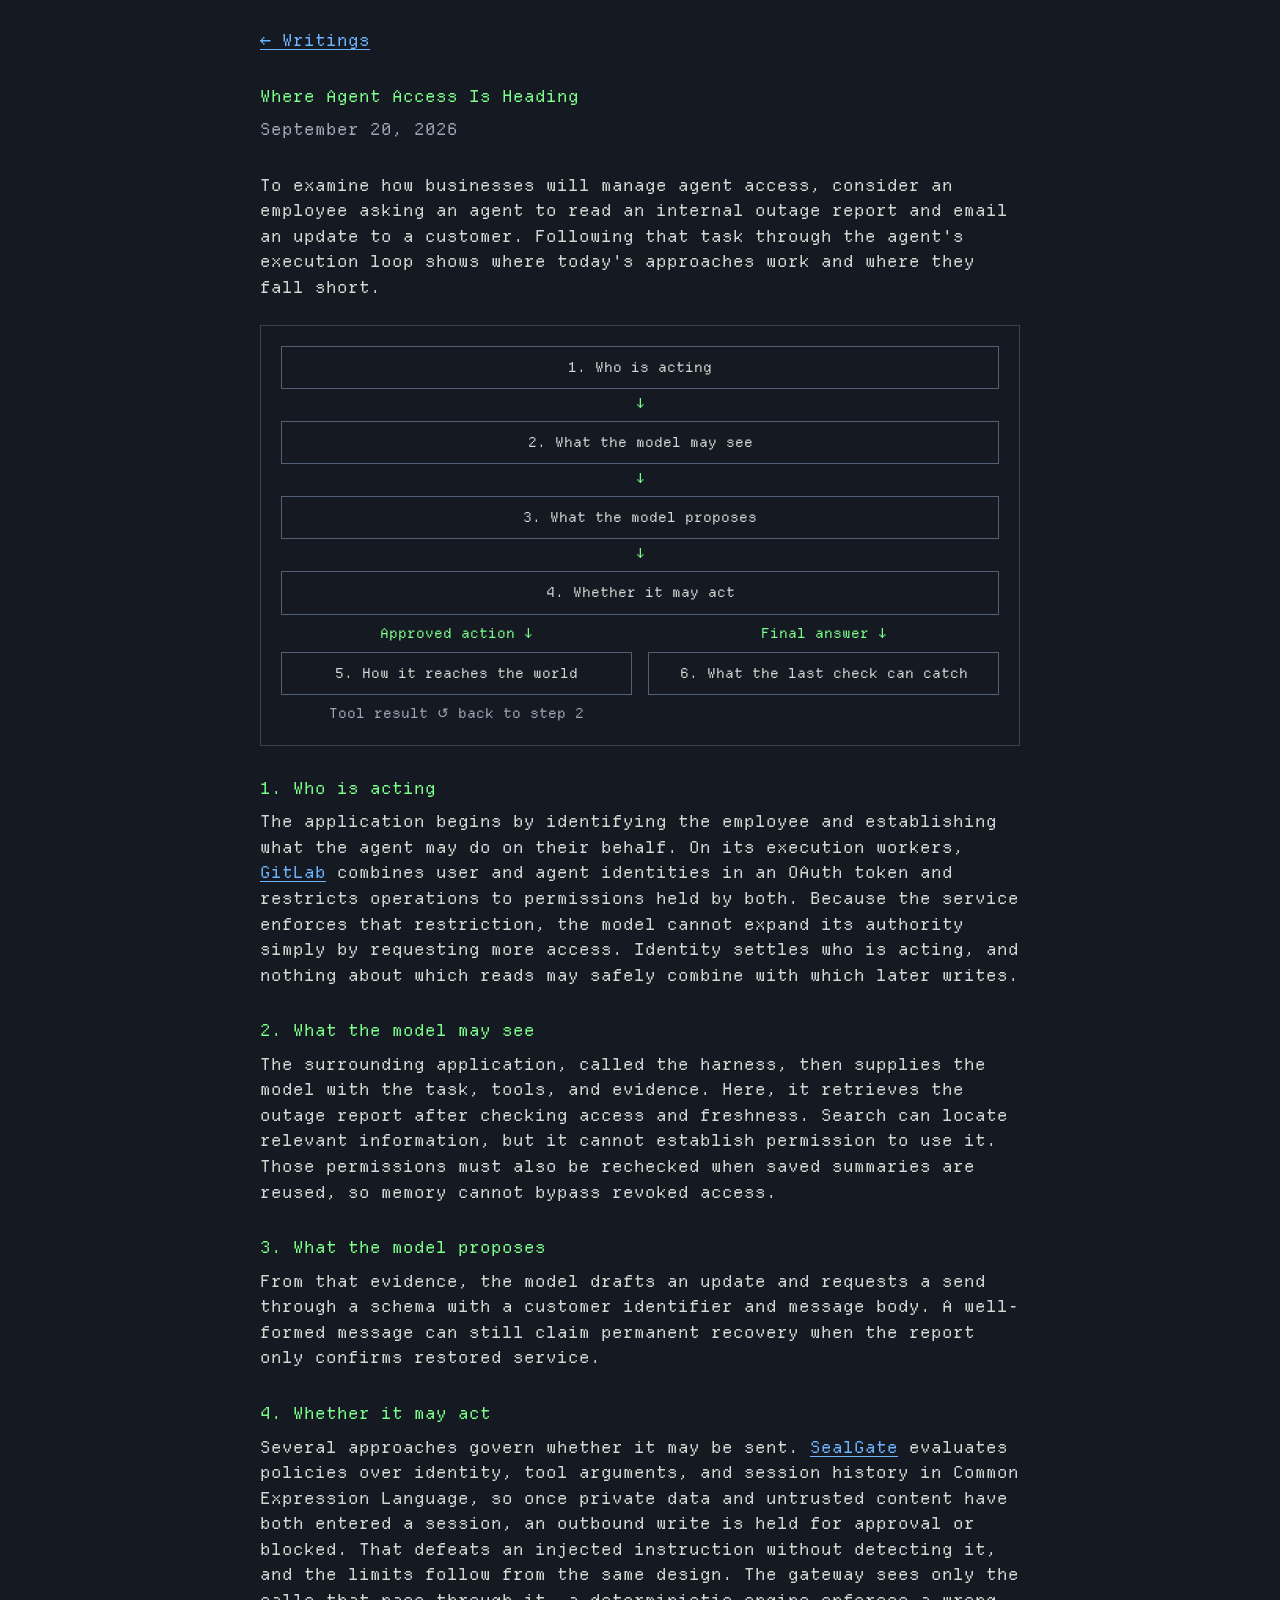
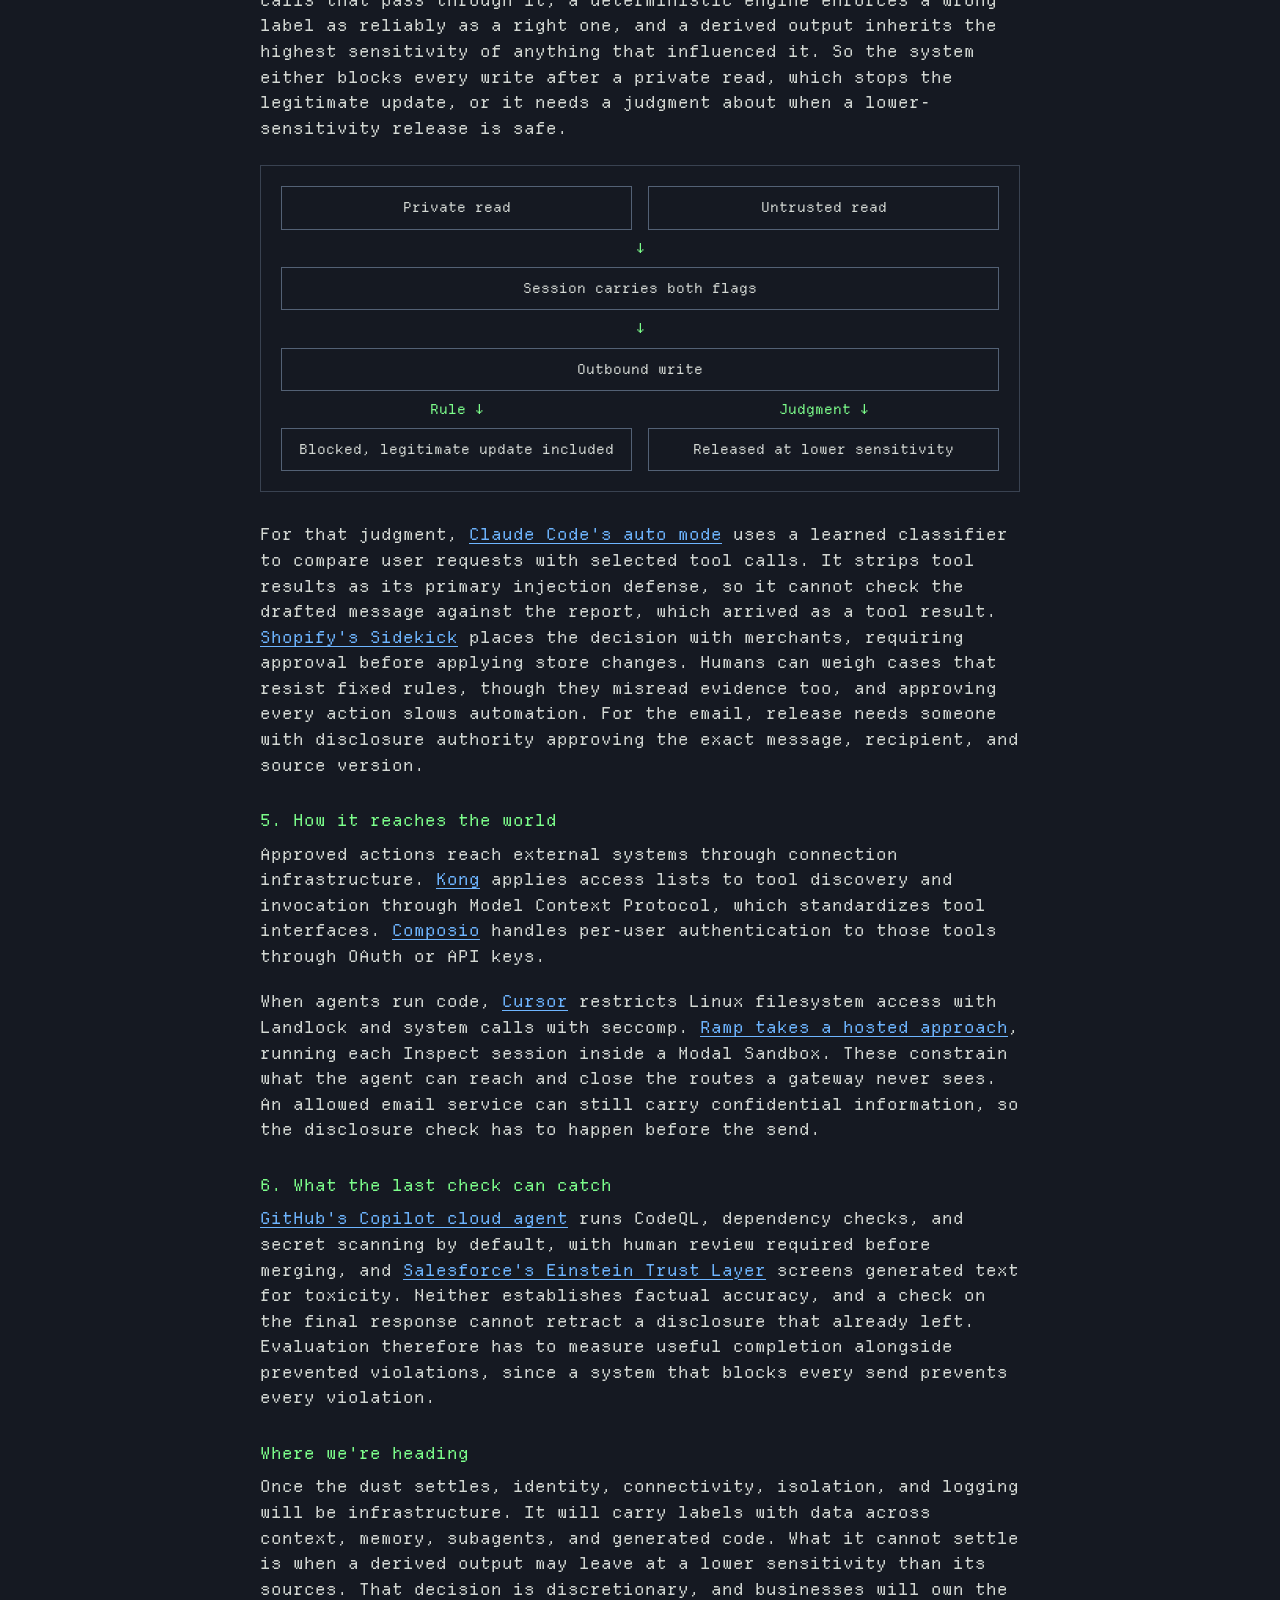
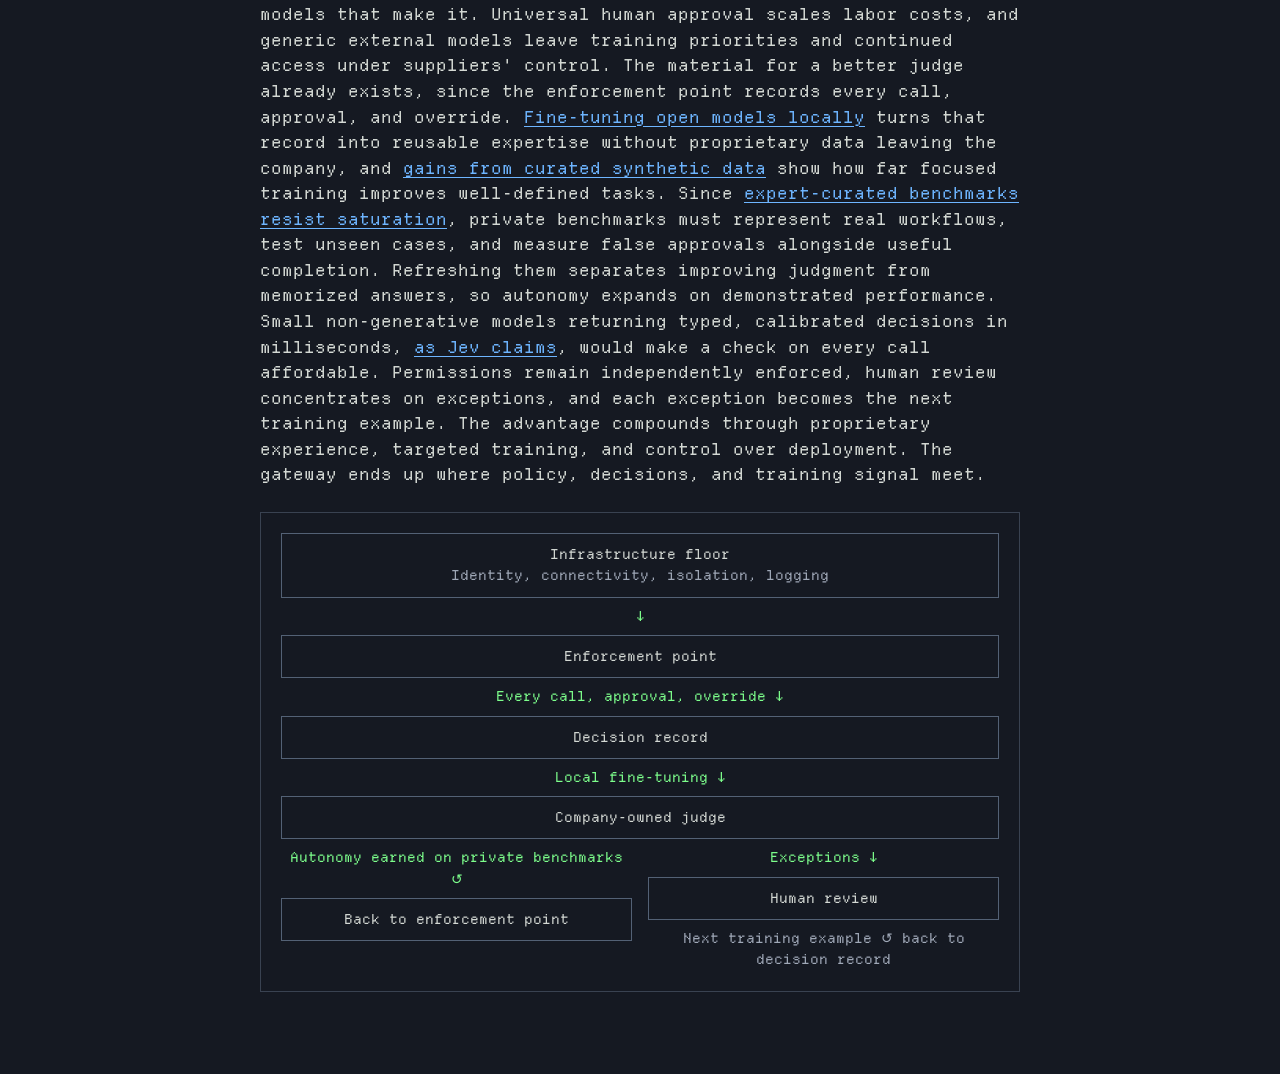
==== writings/where-agent-access-is-heading/index.html @ 4d9fea89 "updates" ====
<!doctype html>
<html lang="en">
  <head>
    <meta charset="UTF-8" />
    <meta name="viewport" content="width=device-width, initial-scale=1.0" />
    <meta name="description" content="Where Agent Access Is Heading — Habib Debaya on identity, permissions, and the judgments that govern what agents may do." />
    <meta name="author" content="Habib Debaya" />
    <title>Where Agent Access Is Heading — Habib Debaya</title>
    <link rel="icon" href="../../favicon.svg" type="image/svg+xml" />
    <link rel="stylesheet" href="../../styles.css?v=3" />
  </head>
  <body>
    <main>
      <nav class="writing-nav" aria-label="Back to homepage">
        <a href="../../#writings">← Writings</a>
      </nav>
      <article>
        <header class="writing-header">
          <h1>Where Agent Access Is Heading</h1>
          <p class="writing-date"><time datetime="2026-09-20">September 20, 2026</time></p>
        </header>
        <div class="writing-body">
          <p>To examine how businesses will manage agent access, consider an employee asking an agent to read an internal outage report and email an update to a customer. Following that task through the agent&#x27;s execution loop shows where today&#x27;s approaches work and where they fall short.</p>
          <figure class="writing-diagram" aria-label="The agent execution loop">
            <ol class="flow-steps">
              <li>Who is acting</li>
              <li>What the model may see</li>
              <li>What the model proposes</li>
              <li>Whether it may act</li>
            </ol>
            <div class="flow-branches">
              <div>
                <p class="flow-label">Approved action ↓</p>
                <div class="flow-node">5. How it reaches the world</div>
                <p class="flow-note">Tool result ↺ back to step 2</p>
              </div>
              <div>
                <p class="flow-label">Final answer ↓</p>
                <div class="flow-node">6. What the last check can catch</div>
              </div>
            </div>
          </figure>
          <section>
            <h2>1. Who is acting</h2>
            <p>The application begins by identifying the employee and establishing what the agent may do on their behalf. On its execution workers, <a href="https://docs.gitlab.com/user/duo_agent_platform/composite_identity/">GitLab</a> combines user and agent identities in an OAuth token and restricts operations to permissions held by both. Because the service enforces that restriction, the model cannot expand its authority simply by requesting more access. Identity settles who is acting, and nothing about which reads may safely combine with which later writes.</p>
          </section>
          <section>
            <h2>2. What the model may see</h2>
            <p>The surrounding application, called the harness, then supplies the model with the task, tools, and evidence. Here, it retrieves the outage report after checking access and freshness. Search can locate relevant information, but it cannot establish permission to use it. Those permissions must also be rechecked when saved summaries are reused, so memory cannot bypass revoked access.</p>
          </section>
          <section>
            <h2>3. What the model proposes</h2>
            <p>From that evidence, the model drafts an update and requests a send through a schema with a customer identifier and message body. A well-formed message can still claim permanent recovery when the report only confirms restored service.</p>
          </section>
          <section>
            <h2>4. Whether it may act</h2>
            <p>Several approaches govern whether it may be sent. <a href="https://sealgate.ai/docs/admin-guide/policy-rules">SealGate</a> evaluates policies over identity, tool arguments, and session history in Common Expression Language, so once private data and untrusted content have both entered a session, an outbound write is held for approval or blocked. That defeats an injected instruction without detecting it, and the limits follow from the same design. The gateway sees only the calls that pass through it, a deterministic engine enforces a wrong label as reliably as a right one, and a derived output inherits the highest sensitivity of anything that influenced it. So the system either blocks every write after a private read, which stops the legitimate update, or it needs a judgment about when a lower-sensitivity release is safe.</p>
            <figure class="writing-diagram" aria-label="A policy decision after private and untrusted reads">
              <div class="flow-inputs">
                <div class="flow-node">Private read</div>
                <div class="flow-node">Untrusted read</div>
              </div>
              <p class="flow-label">↓</p>
              <div class="flow-node">Session carries both flags</div>
              <p class="flow-label">↓</p>
              <div class="flow-node">Outbound write</div>
              <div class="flow-branches">
                <div>
                  <p class="flow-label">Rule ↓</p>
                  <div class="flow-node">Blocked, legitimate update included</div>
                </div>
                <div>
                  <p class="flow-label">Judgment ↓</p>
                  <div class="flow-node">Released at lower sensitivity</div>
                </div>
              </div>
            </figure>
            <p>For that judgment, <a href="https://www.anthropic.com/engineering/claude-code-auto-mode">Claude Code&#x27;s auto mode</a> uses a learned classifier to compare user requests with selected tool calls. It strips tool results as its primary injection defense, so it cannot check the drafted message against the report, which arrived as a tool result. <a href="https://help.shopify.com/en/manual/ai-powered-tools/sidekick/set-up">Shopify&#x27;s Sidekick</a> places the decision with merchants, requiring approval before applying store changes. Humans can weigh cases that resist fixed rules, though they misread evidence too, and approving every action slows automation. For the email, release needs someone with disclosure authority approving the exact message, recipient, and source version.</p>
          </section>
          <section>
            <h2>5. How it reaches the world</h2>
            <p>Approved actions reach external systems through connection infrastructure. <a href="https://developer.konghq.com/plugins/ai-mcp-proxy/">Kong</a> applies access lists to tool discovery and invocation through Model Context Protocol, which standardizes tool interfaces. <a href="https://docs.composio.dev/docs/tools-direct/authenticating-tools">Composio</a> handles per-user authentication to those tools through OAuth or API keys.</p>
            <p>When agents run code, <a href="https://cursor.com/blog/agent-sandboxing">Cursor</a> restricts Linux filesystem access with Landlock and system calls with seccomp. <a href="https://modal.com/blog/how-ramp-built-a-full-context-background-coding-agent-on-modal">Ramp takes a hosted approach</a>, running each Inspect session inside a Modal Sandbox. These constrain what the agent can reach and close the routes a gateway never sees. An allowed email service can still carry confidential information, so the disclosure check has to happen before the send.</p>
          </section>
          <section>
            <h2>6. What the last check can catch</h2>
            <p><a href="https://docs.github.com/en/copilot/concepts/agents/cloud-agent/risks-and-mitigations">GitHub&#x27;s Copilot cloud agent</a> runs CodeQL, dependency checks, and secret scanning by default, with human review required before merging, and <a href="https://developer.salesforce.com/docs/ai/agentforce/guide/trust.html">Salesforce&#x27;s Einstein Trust Layer</a> screens generated text for toxicity. Neither establishes factual accuracy, and a check on the final response cannot retract a disclosure that already left. Evaluation therefore has to measure useful completion alongside prevented violations, since a system that blocks every send prevents every violation.</p>
          </section>
          <section>
            <h2>Where we&#x27;re heading</h2>
            <p>Once the dust settles, identity, connectivity, isolation, and logging will be infrastructure. It will carry labels with data across context, memory, subagents, and generated code. What it cannot settle is when a derived output may leave at a lower sensitivity than its sources. That decision is discretionary, and businesses will own the models that make it. Universal human approval scales labor costs, and generic external models leave training priorities and continued access under suppliers&#x27; control. The material for a better judge already exists, since the enforcement point records every call, approval, and override. <a href="https://developer.nvidia.com/blog/from-wafer-out-to-first-token-codifying-supply-chain-expertise-with-nemotron-and-palantir-foundry/">Fine-tuning open models locally</a> turns that record into reusable expertise without proprietary data leaving the company, and <a href="https://www.microsoft.com/en-us/research/publication/textbooks-are-all-you-need-ii-phi-1-5-technical-report/">gains from curated synthetic data</a> show how far focused training improves well-defined tasks. Since <a href="https://arxiv.org/abs/2602.16763">expert-curated benchmarks resist saturation</a>, private benchmarks must represent real workflows, test unseen cases, and measure false approvals alongside useful completion. Refreshing them separates improving judgment from memorized answers, so autonomy expands on demonstrated performance. Small non-generative models returning typed, calibrated decisions in milliseconds, <a href="https://typesafe.ai/blog/introducing-system-one-models-and-jev">as Jev claims</a>, would make a check on every call affordable. Permissions remain independently enforced, human review concentrates on exceptions, and each exception becomes the next training example. The advantage compounds through proprietary experience, targeted training, and control over deployment. The gateway ends up where policy, decisions, and training signal meet.</p>
            <figure class="writing-diagram" aria-label="How a company-owned judge learns from enforcement and human review">
              <div class="flow-node">Infrastructure floor<br /><span class="flow-note">Identity, connectivity, isolation, logging</span></div>
              <p class="flow-label">↓</p>
              <div class="flow-node">Enforcement point</div>
              <p class="flow-label">Every call, approval, override ↓</p>
              <div class="flow-node">Decision record</div>
              <p class="flow-label">Local fine-tuning ↓</p>
              <div class="flow-node">Company-owned judge</div>
              <div class="flow-branches">
                <div>
                  <p class="flow-label">Autonomy earned on private benchmarks ↺</p>
                  <div class="flow-node">Back to enforcement point</div>
                </div>
                <div>
                  <p class="flow-label">Exceptions ↓</p>
                  <div class="flow-node">Human review</div>
                  <p class="flow-note">Next training example ↺ back to decision record</p>
                </div>
              </div>
            </figure>
          </section>
        </div>
      </article>
    </main>
  </body>
</html>
---- styles.css ----
@font-face {
  font-family: "Departure Mono";
  src: url("assets/fonts/DepartureMono-Regular.woff2") format("woff2");
  font-style: normal;
  font-weight: 400;
  font-display: swap;
}

:root {
  --background: #151922;
  --text: #d4d9d4;
  --green: #7dff8c;
  --blue: #6eb5ff;
  --selection: #23482a;
}

* { box-sizing: border-box; }

body {
  margin: 0;
  color: var(--text);
  background: var(--background);
  font-family: "Departure Mono", monospace;
  font-size: 16.5px;
  line-height: 1.55;
  -webkit-font-smoothing: none;
}

::selection { background: var(--selection); }

main {
  width: min(100% - 40px, 760px);
  margin: 0 auto;
  padding: 28px 0 52px;
}

section { margin-bottom: 30px; }
.intro { display: flow-root; }

h1,
h2 {
  margin: 0 0 8px;
  color: var(--green);
  font: inherit;
}

p { margin: 0 0 8px; }

a {
  color: var(--blue);
  text-decoration-thickness: 1px;
  text-underline-offset: 3px;
}

a:hover { color: var(--green); }

.work-list {
  margin: 0;
  padding: 0;
  list-style: none;
}

.work-list li {
  position: relative;
  margin-bottom: 6px;
  padding-left: 20px;
}

.work-list li::before {
  position: absolute;
  top: 0.7em;
  left: 3px;
  width: 5px;
  height: 5px;
  border-radius: 50%;
  background: currentColor;
  content: "";
  transform: translateY(-50%);
}

.writing-nav { margin-bottom: 30px; }
.writing-header { margin-bottom: 30px; }
.writing-date { color: #a0a9b8; }
.writing-body p { margin-bottom: 20px; }
.writing-body { overflow-wrap: break-word; }

.writing-diagram {
  margin: 24px 0 30px;
  padding: 20px;
  border: 1px solid #394251;
  font-size: 13.75px;
  text-align: center;
}

.flow-steps {
  margin: 0;
  padding: 0;
  list-style: none;
  counter-reset: flow-step;
}

.flow-steps li,
.flow-node {
  padding: 10px 12px;
  border: 1px solid #536175;
}

.flow-steps li {
  position: relative;
  counter-increment: flow-step;
}

.flow-steps li::before { content: counter(flow-step) ". "; }
.flow-steps li + li { margin-top: 32px; }

.flow-steps li + li::after {
  position: absolute;
  top: -29px;
  left: 0;
  width: 100%;
  color: var(--green);
  content: "↓";
}

.flow-inputs,
.flow-branches {
  display: grid;
  grid-template-columns: repeat(2, minmax(0, 1fr));
  gap: 16px;
}

.writing-diagram .flow-label {
  margin: 8px 0;
  color: var(--green);
}

.flow-note { color: #a0a9b8; }
.writing-diagram p.flow-note { margin: 8px 0 0; }

.snake-panel {
  width: max-content;
  margin: 48px auto 0;
  padding: 14px;
  color: var(--green);
  background: var(--background);
  font-size: 13.75px;
  line-height: 1.18;
  user-select: none;
}

.snake-header {
  display: flex;
  justify-content: space-between;
  margin-bottom: 6px;
  color: var(--text);
}

#snake-status,
.snake-note {
  color: #7f899a;
  font-size: 11px;
}

#snake-board {
  margin: 0;
  color: var(--green);
  font: inherit;
  line-height: 1.05;
}

.snake-note { margin: 6px 0 0; }

.snake-panel.is-crashed {
  color: #ff6b7f;
}

.snake-panel.is-crashed #snake-board,
.snake-panel.is-crashed #snake-status {
  animation: snake-redout 260ms steps(3) forwards;
}

@keyframes snake-redout {
  from { color: var(--green); }
  to { color: #ff6b7f; }
}

@media (max-width: 600px) {
  body { font-size: 13.75px; }
  main {
    width: 100%;
    padding: 18px 14px 36px;
  }
  section { margin-bottom: 26px; }
  .writing-diagram { padding: 12px; font-size: 11px; }
  .flow-inputs, .flow-branches { gap: 10px; }
  .flow-steps li, .flow-node { padding: 8px; }
  .snake-panel { font-size: 11px; }
  #snake-status, .snake-note { font-size: 11px; }
}

@media (prefers-reduced-motion: reduce) {
  .snake-panel.is-crashed #snake-board,
  .snake-panel.is-crashed #snake-status { animation: none; color: #ff6b7f; }
}
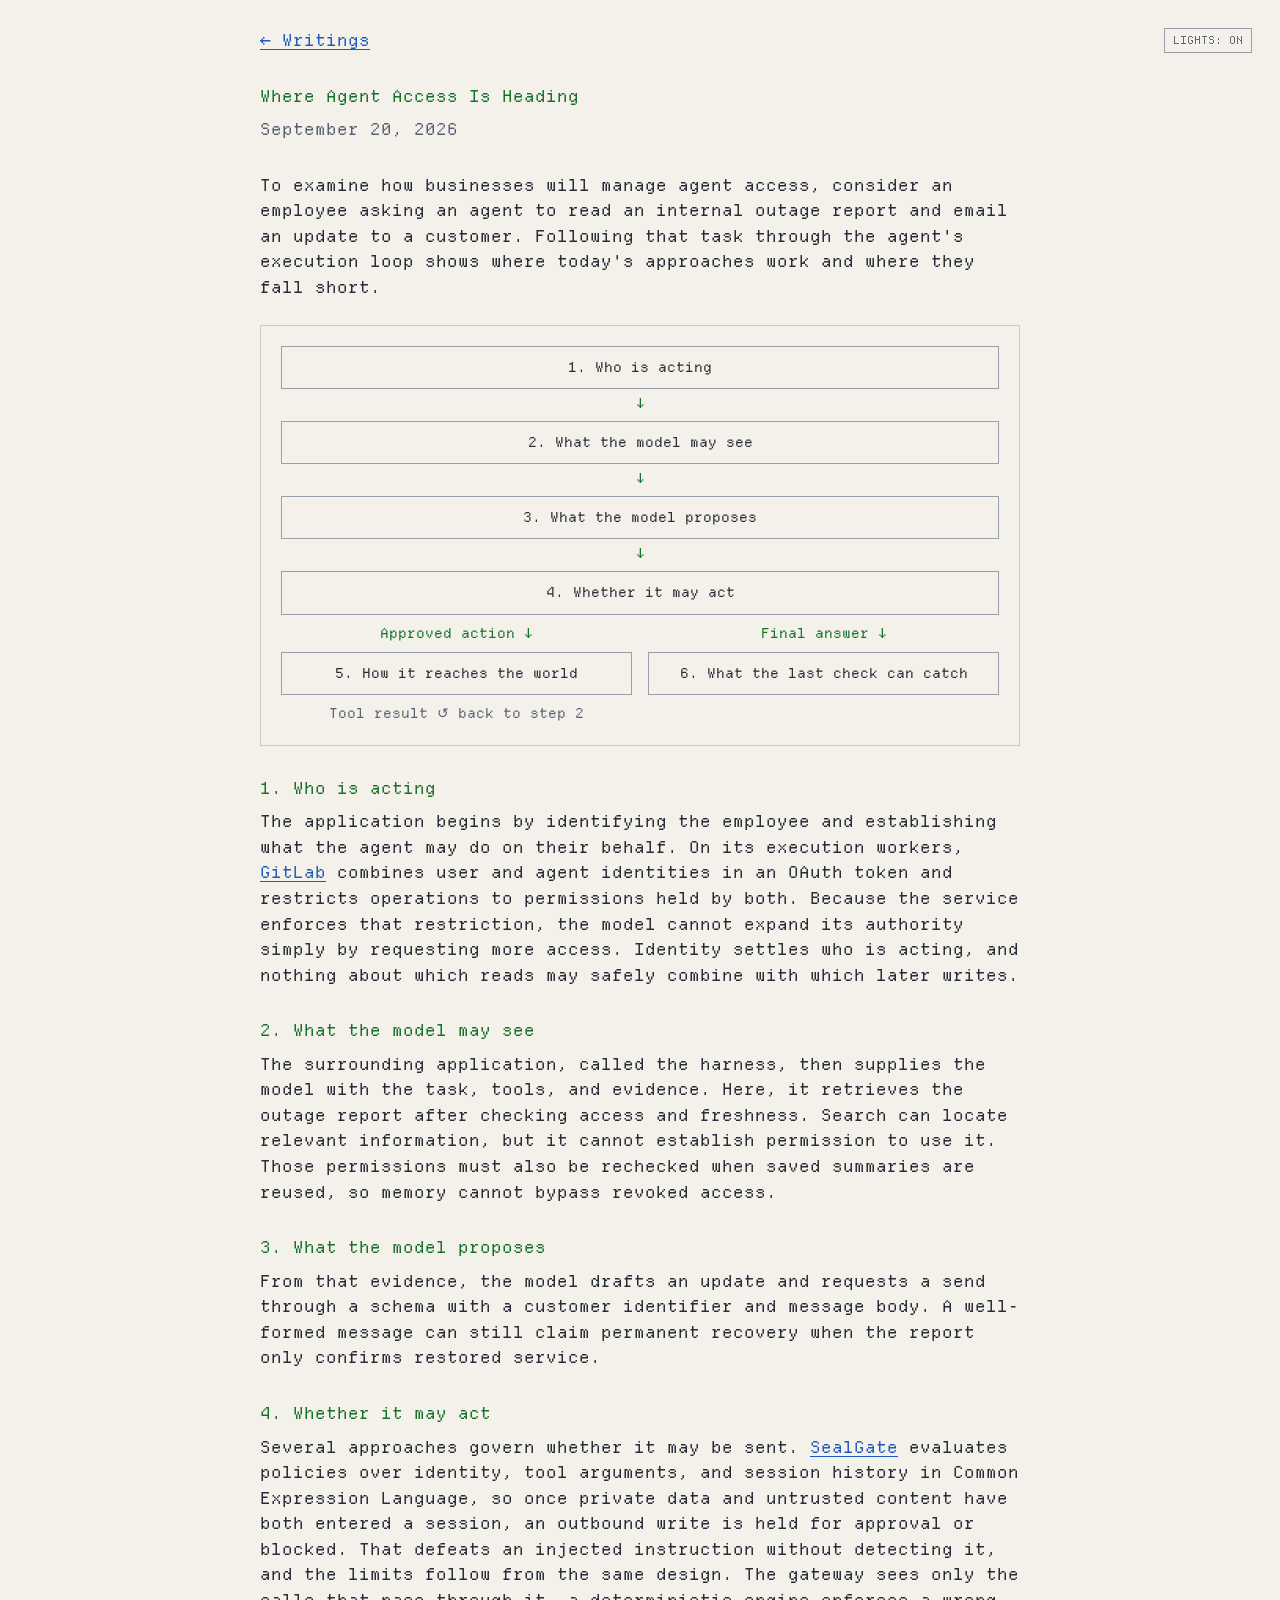
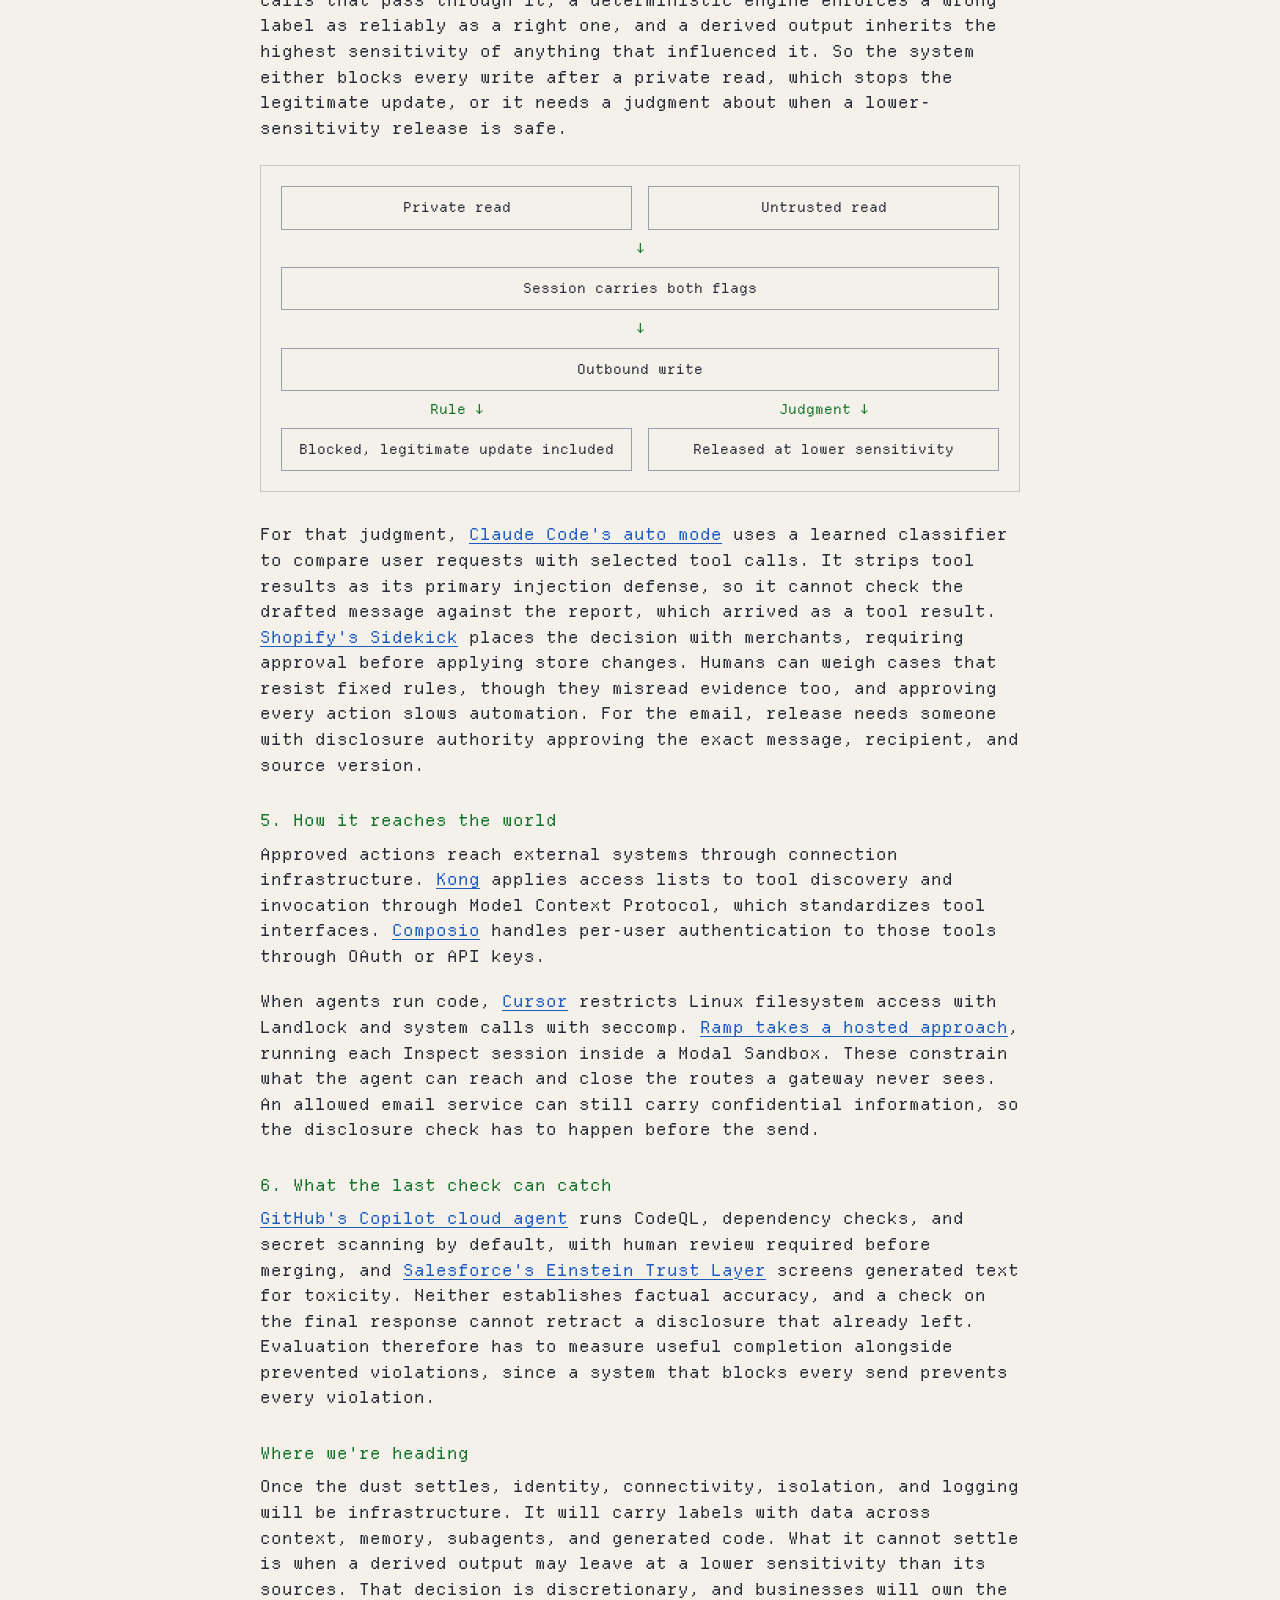
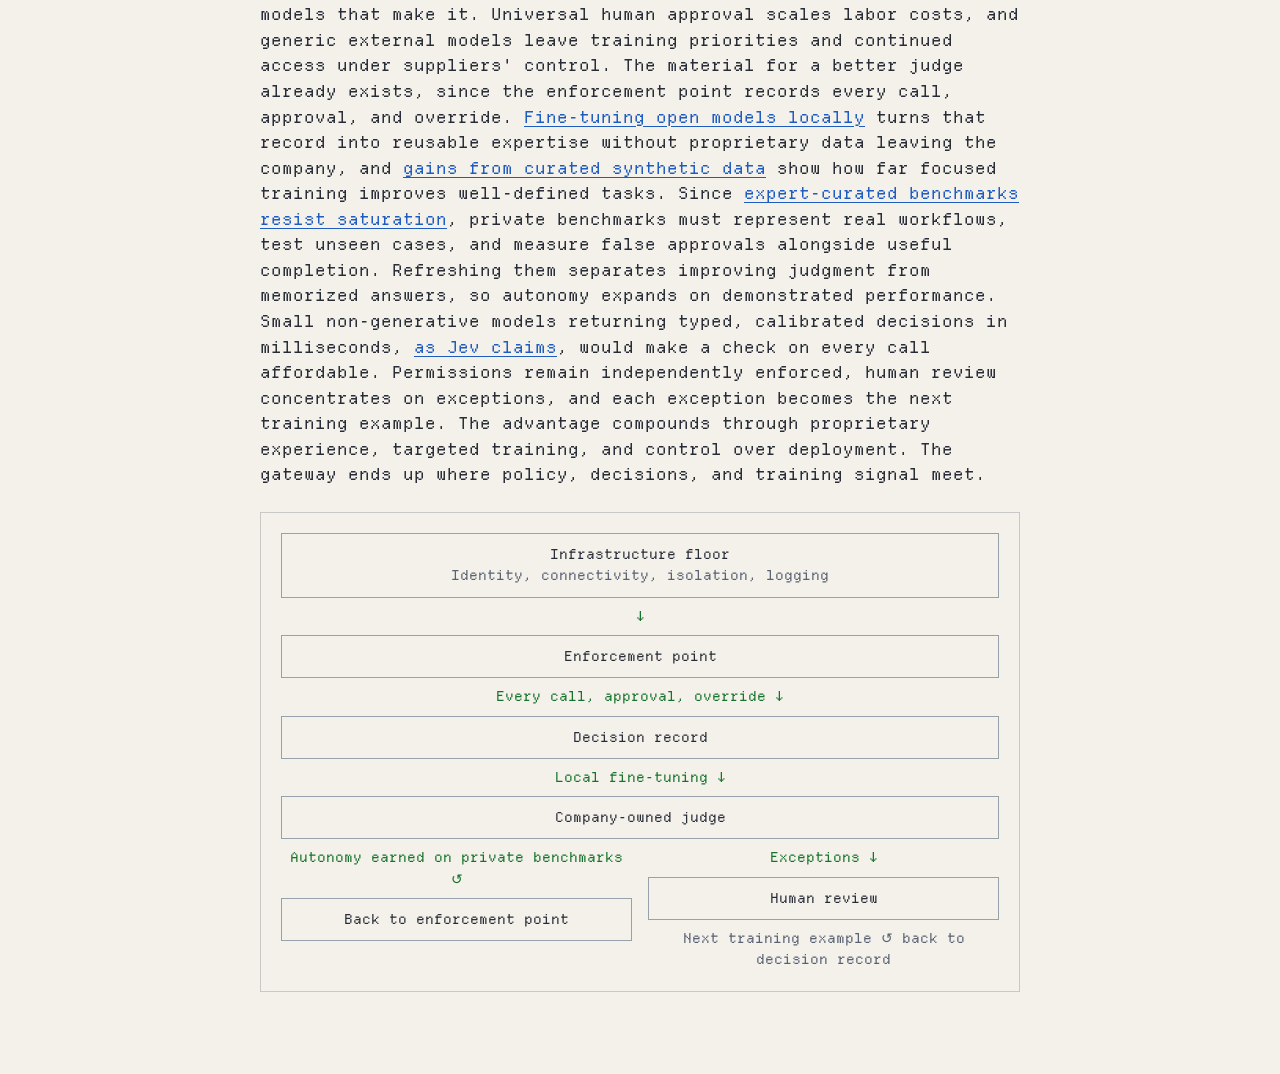
==== commit 7313849e: "updates" ====
--- a/writings/where-agent-access-is-heading/index.html
+++ b/writings/where-agent-access-is-heading/index.html
@@ -7,9 +7,13 @@
     <meta name="author" content="Habib Debaya" />
     <title>Where Agent Access Is Heading — Habib Debaya</title>
     <link rel="icon" href="../../favicon.svg" type="image/svg+xml" />
-    <link rel="stylesheet" href="../../styles.css?v=3" />
+    <link rel="stylesheet" href="../../styles.css?v=5" />
+    <script src="../../theme.js"></script>
   </head>
   <body>
+    <button class="theme-toggle" type="button">
+      Lights: <span class="lights-off">off</span><span class="lights-on">on</span>
+    </button>
     <main>
       <nav class="writing-nav" aria-label="Back to homepage">
         <a href="../../#writings">← Writings</a>
--- a/styles.css
+++ b/styles.css
@@ -7,11 +7,53 @@
 }
 
 :root {
+  color-scheme: dark;
   --background: #151922;
   --text: #d4d9d4;
   --green: #7dff8c;
   --blue: #6eb5ff;
   --selection: #23482a;
+  --muted: #a0a9b8;
+  --dim: #7f899a;
+  --red: var(--red);
+  --border: #394251;
+  --border-strong: #536175;
+  --lights-off: inline;
+  --lights-on: none;
+}
+
+@media (prefers-color-scheme: light) {
+  :root:not([data-theme="dark"]) {
+    color-scheme: light;
+    --background: #f3f1ea;
+    --text: #262b35;
+    --green: #15722a;
+    --blue: #1d5bbf;
+    --selection: #c4e6c8;
+    --muted: #586172;
+    --dim: #5f6878;
+    --red: #c42a40;
+    --border: #c8c9c6;
+    --border-strong: #98a0ab;
+    --lights-off: none;
+    --lights-on: inline;
+  }
+}
+
+:root[data-theme="light"] {
+  color-scheme: light;
+  --background: #f3f1ea;
+  --text: #262b35;
+  --green: #15722a;
+  --blue: #1d5bbf;
+  --selection: #c4e6c8;
+  --muted: #586172;
+  --dim: #5f6878;
+  --red: #c42a40;
+  --border: #c8c9c6;
+  --border-strong: #98a0ab;
+  --lights-off: none;
+  --lights-on: inline;
 }
 
 * { box-sizing: border-box; }
@@ -53,6 +95,34 @@
 }
 
 a:hover { color: var(--green); }
+
+.theme-toggle {
+  position: absolute;
+  top: 28px;
+  right: 28px;
+  padding: 5px 8px;
+  border: 1px solid var(--border-strong);
+  color: var(--dim);
+  background: var(--background);
+  font: inherit;
+  font-size: 11px;
+  line-height: 1.2;
+  text-transform: uppercase;
+  cursor: pointer;
+}
+
+.theme-toggle:hover {
+  border-color: var(--green);
+  color: var(--green);
+}
+
+.theme-toggle:focus-visible {
+  outline: 1px solid var(--green);
+  outline-offset: 2px;
+}
+
+.lights-off { display: var(--lights-off); }
+.lights-on { display: var(--lights-on); }
 
 .work-list {
   margin: 0;
@@ -80,14 +150,14 @@
 
 .writing-nav { margin-bottom: 30px; }
 .writing-header { margin-bottom: 30px; }
-.writing-date { color: #a0a9b8; }
+.writing-date { color: var(--muted); }
 .writing-body p { margin-bottom: 20px; }
 .writing-body { overflow-wrap: break-word; }
 
 .writing-diagram {
   margin: 24px 0 30px;
   padding: 20px;
-  border: 1px solid #394251;
+  border: 1px solid var(--border);
   font-size: 13.75px;
   text-align: center;
 }
@@ -102,7 +172,7 @@
 .flow-steps li,
 .flow-node {
   padding: 10px 12px;
-  border: 1px solid #536175;
+  border: 1px solid var(--border-strong);
 }
 
 .flow-steps li {
@@ -134,7 +204,7 @@
   color: var(--green);
 }
 
-.flow-note { color: #a0a9b8; }
+.flow-note { color: var(--muted); }
 .writing-diagram p.flow-note { margin: 8px 0 0; }
 
 .snake-panel {
@@ -157,7 +227,7 @@
 
 #snake-status,
 .snake-note {
-  color: #7f899a;
+  color: var(--dim);
   font-size: 11px;
 }
 
@@ -171,7 +241,7 @@
 .snake-note { margin: 6px 0 0; }
 
 .snake-panel.is-crashed {
-  color: #ff6b7f;
+  color: var(--red);
 }
 
 .snake-panel.is-crashed #snake-board,
@@ -181,7 +251,7 @@
 
 @keyframes snake-redout {
   from { color: var(--green); }
-  to { color: #ff6b7f; }
+  to { color: var(--red); }
 }
 
 @media (max-width: 600px) {
@@ -191,6 +261,7 @@
     padding: 18px 14px 36px;
   }
   section { margin-bottom: 26px; }
+  .theme-toggle { top: 16px; right: 14px; }
   .writing-diagram { padding: 12px; font-size: 11px; }
   .flow-inputs, .flow-branches { gap: 10px; }
   .flow-steps li, .flow-node { padding: 8px; }
@@ -200,5 +271,5 @@
 
 @media (prefers-reduced-motion: reduce) {
   .snake-panel.is-crashed #snake-board,
-  .snake-panel.is-crashed #snake-status { animation: none; color: #ff6b7f; }
-}
+  .snake-panel.is-crashed #snake-status { animation: none; color: var(--red); }
+}
